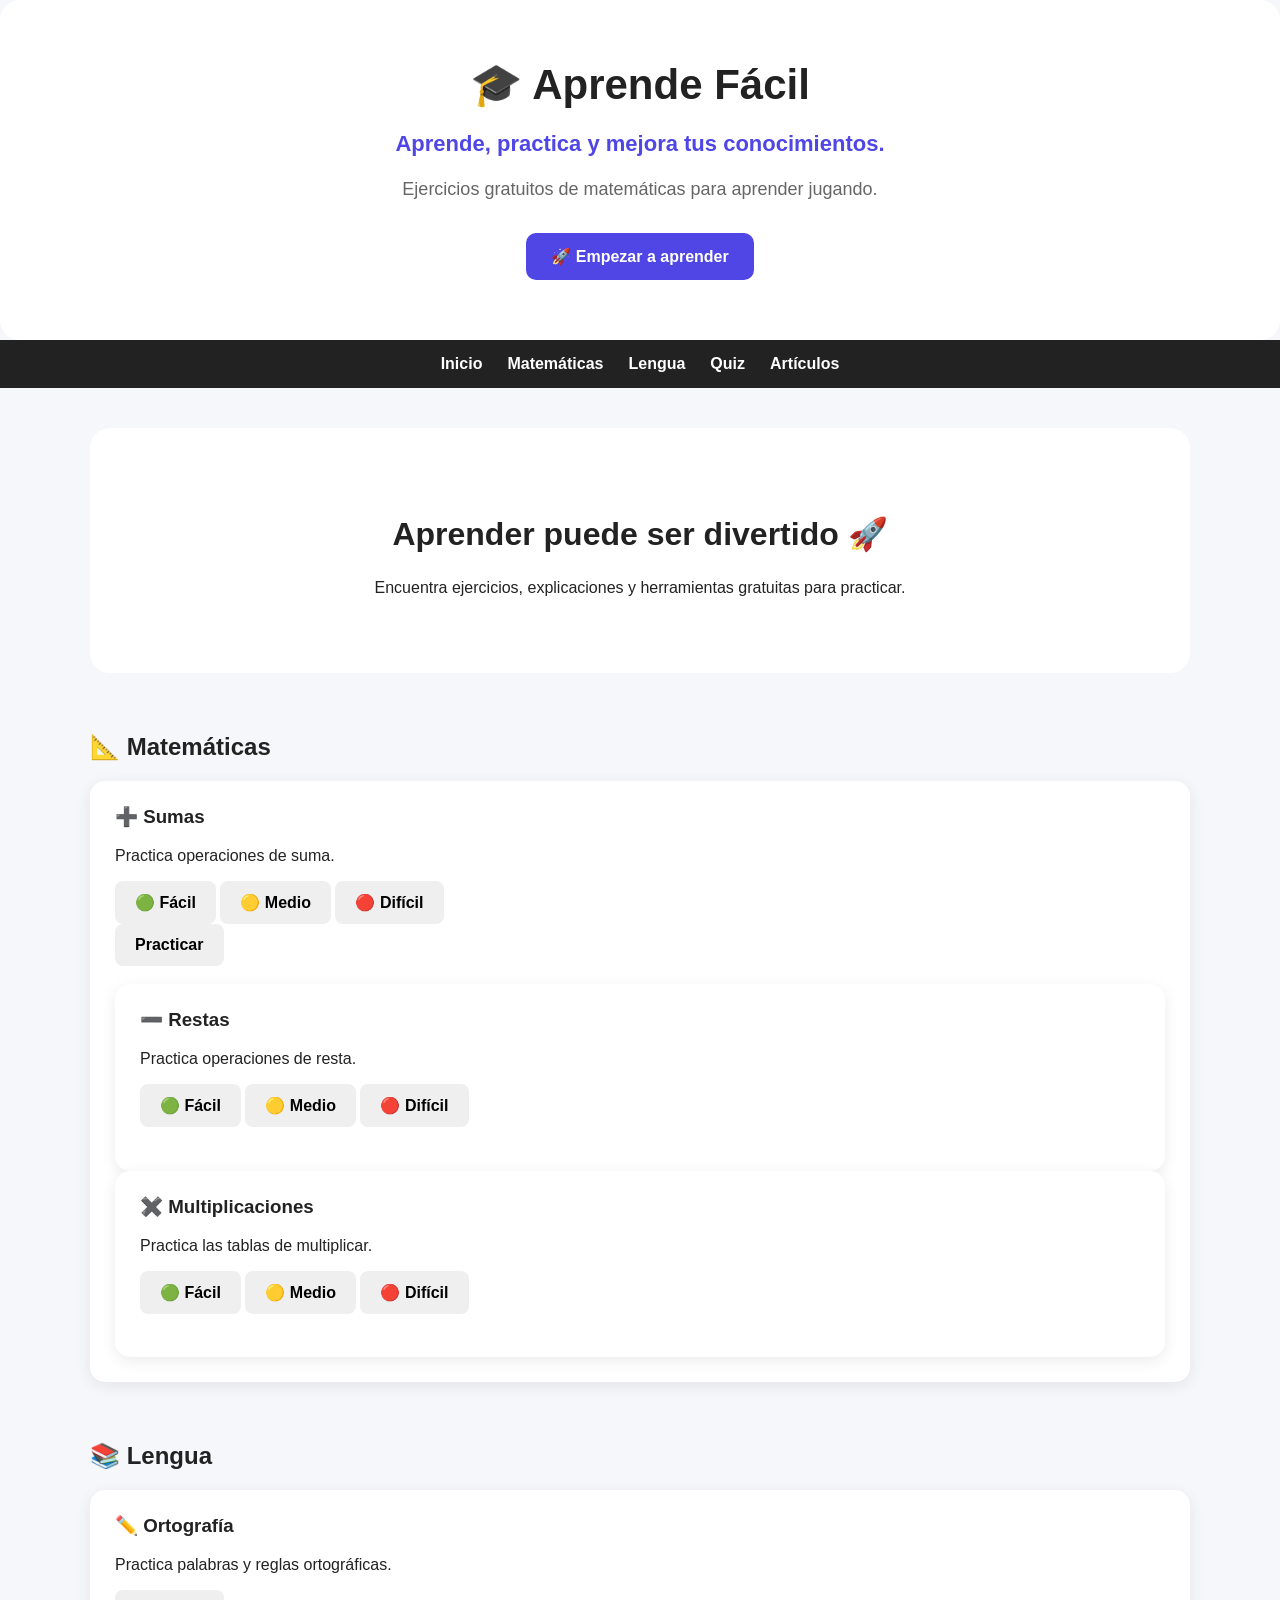
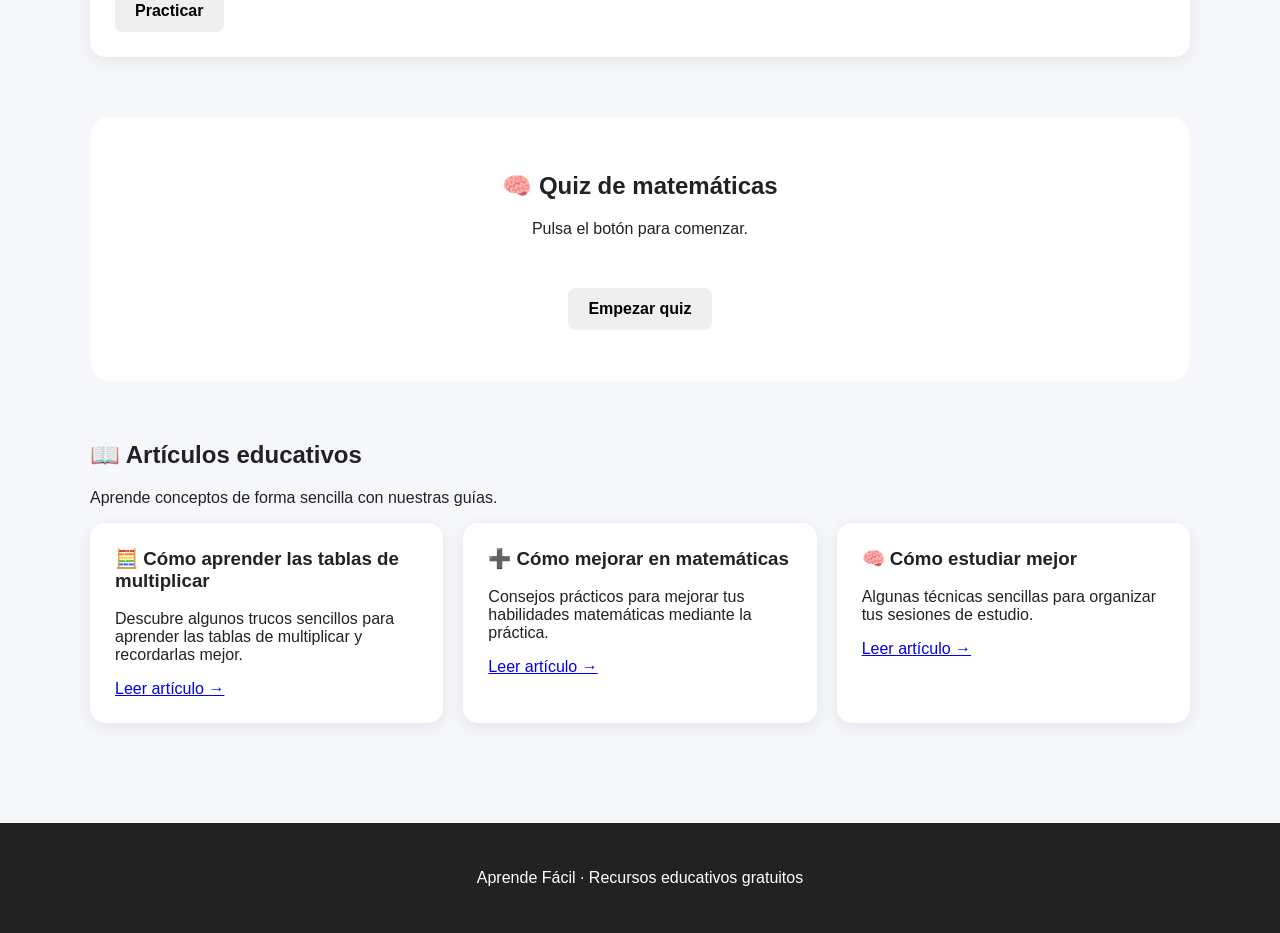
==== index.html @ 59a172dc "Add files via upload" ====
<!DOCTYPE html>
<html lang="es">

<head>
    <meta charset="UTF-8">

    <meta name="viewport"
          content="width=device-width, initial-scale=1.0">

    <title>Aprende Fácil - Recursos educativos</title>

    <meta name="description"
          content="Recursos educativos gratuitos para aprender y practicar.">

    <link rel="stylesheet" href="style.css">
</head>

<body>

    <header class="hero">

    <div class="contenedor">

        <h1>🎓 Aprende Fácil</h1>

        <p class="subtitulo">
            Aprende, practica y mejora tus conocimientos.
        </p>

        <p>
            Ejercicios gratuitos de matemáticas
            para aprender jugando.
        </p>

        <a href="#matematicas" class="boton-principal">
            🚀 Empezar a aprender
        </a>

    </div>

</header>


    <nav>

        <div class="contenedor">

            <a href="#inicio">Inicio</a>
            <a href="#matematicas">Matemáticas</a>
            <a href="#lengua">Lengua</a>
            <a href="#quiz">Quiz</a>
            <a href="#articulos">Artículos</a>
        </div>

    </nav>


    <main class="contenedor">

        <section id="inicio" class="hero">

            <h2>Aprender puede ser divertido 🚀</h2>

            <p>
                Encuentra ejercicios, explicaciones y
                herramientas gratuitas para practicar.
            </p>

        </section>


        <section id="matematicas">

            <h2>📐 Matemáticas</h2>

            <div class="tarjeta">

    <h3>➕ Sumas</h3>

    <p>
        Practica operaciones de suma.
    </p>
<div class="niveles">

    <button onclick="empezarSumas('facil')">
        🟢 Fácil
    </button>

    <button onclick="empezarSumas('medio')">
        🟡 Medio
    </button>

    <button onclick="empezarSumas('dificil')">
        🔴 Difícil
    </button>

</div>
    <button onclick="empezarSumas()">
        Practicar
    </button>

    <div id="sumasQuiz" class="oculto">

        <h3 id="preguntaSuma"></h3>

        <div id="respuestasSuma"></div>

        <p id="resultadoSuma"></p>

    </div>

<div class="tarjeta">

    <h3>➖ Restas</h3>

    <p>
        Practica operaciones de resta.
    </p>

    <div class="niveles">

        <button onclick="empezarRestas('facil')">
            🟢 Fácil
        </button>

        <button onclick="empezarRestas('medio')">
            🟡 Medio
        </button>

        <button onclick="empezarRestas('dificil')">
            🔴 Difícil
        </button>

    </div>

    <div id="restasQuiz" class="oculto">

        <h3 id="preguntaResta"></h3>

        <div id="respuestasResta"></div>

        <p id="resultadoResta"></p>

    </div>

</div>
<div class="tarjeta">

    <h3>✖️ Multiplicaciones</h3>

    <p>
        Practica las tablas de multiplicar.
    </p>

    <div class="niveles">

        <button onclick="empezarMultiplicaciones('facil')">
            🟢 Fácil
        </button>

        <button onclick="empezarMultiplicaciones('medio')">
            🟡 Medio
        </button>

        <button onclick="empezarMultiplicaciones('dificil')">
            🔴 Difícil
        </button>

    </div>

    <div id="multiplicacionesQuiz" class="oculto">

        <h3 id="preguntaMultiplicacion"></h3>

        <div id="respuestasMultiplicacion"></div>

        <p id="resultadoMultiplicacion"></p>

    </div>

</div>        </section>


        <section id="lengua">

            <h2>📚 Lengua</h2>

            <div class="tarjetas">

                <article class="tarjeta">

                    <h3>✏️ Ortografía</h3>

                    <p>
                        Practica palabras y reglas ortográficas.
                    </p>

                    <button onclick="mostrarMensaje('ortografia')">
                        Practicar
                    </button>

                </article>

            </div>

        </section>


        <section id="quiz" class="quiz">

            <h2>🧠 Quiz de matemáticas</h2>

            <p id="pregunta">
                Pulsa el botón para comenzar.
            </p>

            <div id="respuestas"></div>

            <button onclick="empezarQuiz()">
                Empezar quiz
            </button>

            <p id="resultado"></p>

        </section>
<section id="articulos">

    <h2>📖 Artículos educativos</h2>

    <p>
        Aprende conceptos de forma sencilla con nuestras guías.
    </p>

    <div class="tarjetas">

        <div class="tarjeta">

            <h3>🧮 Cómo aprender las tablas de multiplicar</h3>

            <p>
                Descubre algunos trucos sencillos para aprender
                las tablas de multiplicar y recordarlas mejor.
            </p>

           <a href="tablas-multiplicar.html" class="enlace-articulo">
    Leer artículo →
</a>

        </div>


        <div class="tarjeta">

            <h3>➕ Cómo mejorar en matemáticas</h3>

            <p>
                Consejos prácticos para mejorar tus habilidades
                matemáticas mediante la práctica.
            </p>

            <a href="mejorar-matematicas.html" class="enlace-articulo">
                Leer artículo →
            </a>

        </div>


        <div class="tarjeta">

            <h3>🧠 Cómo estudiar mejor</h3>

            <p>
                Algunas técnicas sencillas para organizar
                tus sesiones de estudio.
            </p>

            <a href="#" class="enlace-articulo">
                Leer artículo →
            </a>

        </div>

    </div>

</section>

    </main>


    <footer>

        <p>
            Aprende Fácil · Recursos educativos gratuitos
        </p>

    </footer>


    <script src="script.js"></script>

</body>

</html>
---- style.css ----
* {
    box-sizing: border-box;
}

html {
    scroll-behavior: smooth;
}

body {
    margin: 0;
    font-family: Arial, sans-serif;
    background: #f5f7fb;
    color: #222;
}

.contenedor {
    width: min(1100px, 90%);
    margin: auto;
}


/* CABECERA */

header {
    background: white;
    text-align: center;
    padding: 50px 20px 35px;
}

header h1 {
    margin: 0;
    font-size: 42px;
}

header p {
    font-size: 18px;
    color: #666;
}
/* BOTÓN PRINCIPAL */

.boton-principal {
    display: inline-block;
    background: #4f46e5;
    color: white;
    text-decoration: none;
    padding: 14px 25px;
    border-radius: 10px;
    font-weight: bold;
    margin-top: 15px;
    transition: 0.2s;
}

.boton-principal:hover {
    background: #3730a3;
    transform: translateY(-2px);
}

.subtitulo {
    font-size: 22px;
    color: #4f46e5;
    font-weight: bold;
}

/* MENÚ */

nav {
    background: #222;
    padding: 15px;
}

nav .contenedor {
    display: flex;
    justify-content: center;
    gap: 25px;
    flex-wrap: wrap;
}

nav a {
    color: white;
    text-decoration: none;
    font-weight: bold;
}


/* CONTENIDO PRINCIPAL */

main {
    padding-top: 40px;
    padding-bottom: 40px;
}

section {
    margin-bottom: 60px;
}

.hero {
    background: white;
    padding: 60px 30px;
    text-align: center;
    border-radius: 20px;
}

.hero h2 {
    font-size: 32px;
}


/* TARJETAS */

.tarjetas {
    display: grid;
    grid-template-columns:
        repeat(auto-fit, minmax(220px, 1fr));

    gap: 20px;
}

.tarjeta {
    background: white;
    padding: 25px;
    border-radius: 15px;
    box-shadow: 0 4px 15px rgba(0, 0, 0, 0.08);
}

.tarjeta h3 {
    margin-top: 0;
}


/* BOTONES */

button {
    border: none;
    padding: 12px 20px;
    border-radius: 8px;
    cursor: pointer;
    font-size: 16px;
    font-weight: bold;
}

button:hover {
    opacity: 0.8;
}


/* QUIZ */

.quiz {
    background: white;
    padding: 35px;
    border-radius: 20px;
    text-align: center;
}

#respuestas {
    display: grid;
    gap: 10px;
    max-width: 500px;
    margin: 25px auto;
}

.respuesta {
    border: 1px solid #ccc;
    background: white;
}

.correcta {
    border: 2px solid #333;
}

.incorrecta {
    border: 2px solid #999;
}


/* PIE DE PÁGINA */

footer {
    background: #222;
    color: white;
    text-align: center;
    padding: 30px;
}


/* MÓVILES */

@media (max-width: 600px) {

    header h1 {
        font-size: 32px;
    }

    .hero h2 {
        font-size: 25px;
    }

    nav .contenedor {
        gap: 15px;
    }
}
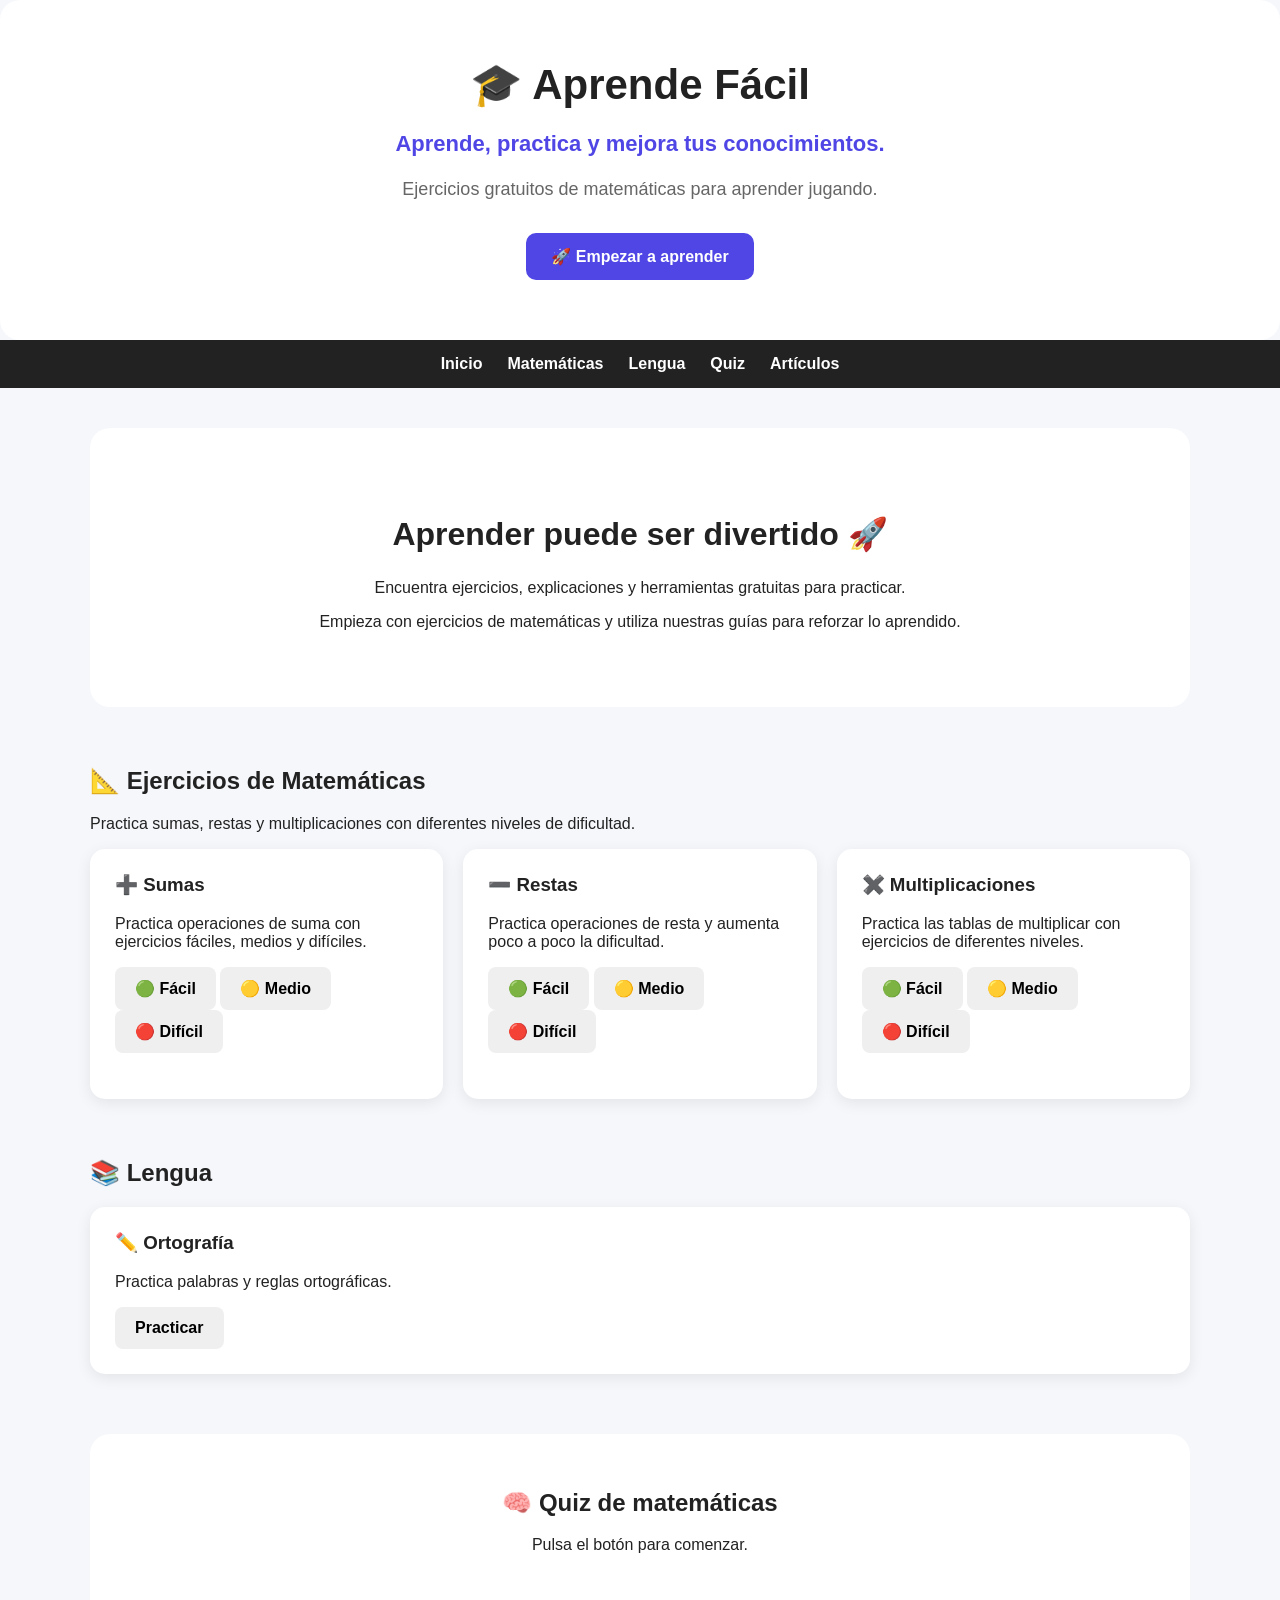
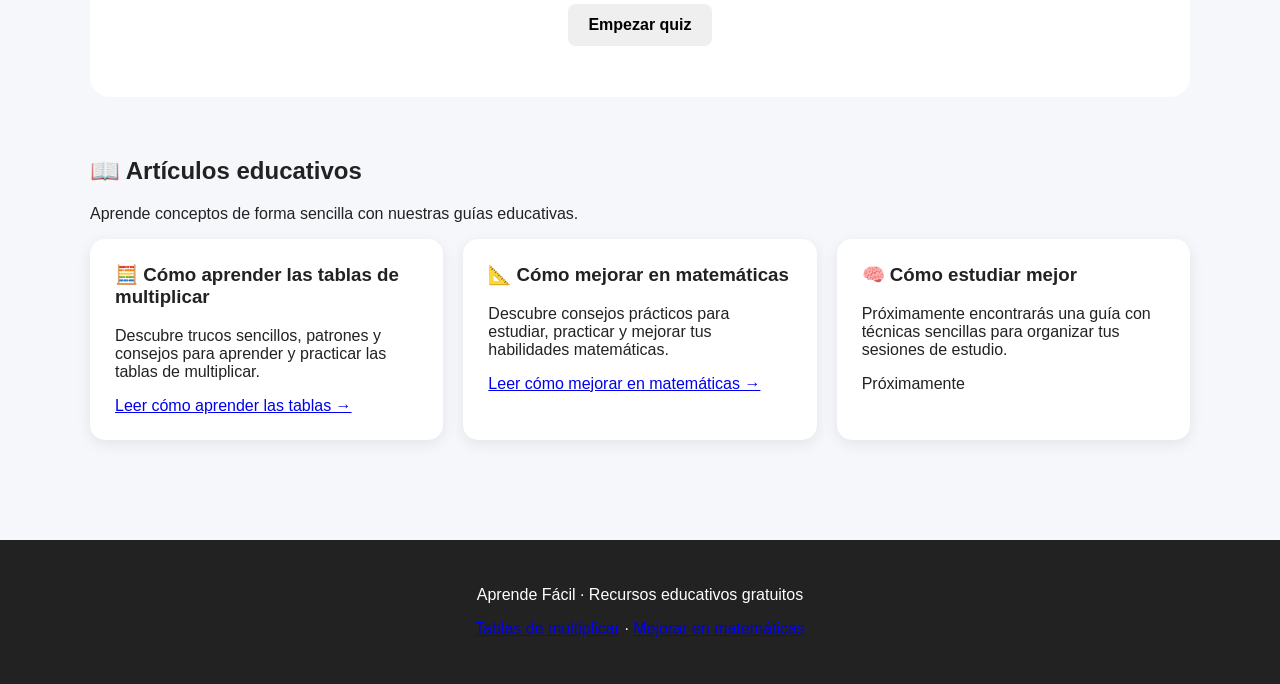
==== commit 76d2c000: "Add files via upload" ====
--- a/index.html
+++ b/index.html
@@ -1,303 +1,181 @@
-<!DOCTYPE html>
-<html lang="es">
-
-<head>
-    <meta charset="UTF-8">
-
-    <meta name="viewport"
-          content="width=device-width, initial-scale=1.0">
-
-    <title>Aprende Fácil - Recursos educativos</title>
-
-    <meta name="description"
-          content="Recursos educativos gratuitos para aprender y practicar.">
-
-    <link rel="stylesheet" href="style.css">
-</head>
-
-<body>
-
-    <header class="hero">
-
-    <div class="contenedor">
-
-        <h1>🎓 Aprende Fácil</h1>
-
-        <p class="subtitulo">
-            Aprende, practica y mejora tus conocimientos.
-        </p>
-
-        <p>
-            Ejercicios gratuitos de matemáticas
-            para aprender jugando.
-        </p>
-
-        <a href="#matematicas" class="boton-principal">
-            🚀 Empezar a aprender
-        </a>
-
-    </div>
-
-</header>
-
-
-    <nav>
-
-        <div class="contenedor">
-
-            <a href="#inicio">Inicio</a>
-            <a href="#matematicas">Matemáticas</a>
-            <a href="#lengua">Lengua</a>
-            <a href="#quiz">Quiz</a>
-            <a href="#articulos">Artículos</a>
-        </div>
-
-    </nav>
-
-
-    <main class="contenedor">
-
-        <section id="inicio" class="hero">
-
-            <h2>Aprender puede ser divertido 🚀</h2>
-
-            <p>
-                Encuentra ejercicios, explicaciones y
-                herramientas gratuitas para practicar.
-            </p>
-
-        </section>
-
-
-        <section id="matematicas">
-
-            <h2>📐 Matemáticas</h2>
-
-            <div class="tarjeta">
-
-    <h3>➕ Sumas</h3>
-
-    <p>
-        Practica operaciones de suma.
-    </p>
-<div class="niveles">
-
-    <button onclick="empezarSumas('facil')">
-        🟢 Fácil
-    </button>
-
-    <button onclick="empezarSumas('medio')">
-        🟡 Medio
-    </button>
-
-    <button onclick="empezarSumas('dificil')">
-        🔴 Difícil
-    </button>
-
-</div>
-    <button onclick="empezarSumas()">
-        Practicar
-    </button>
-
-    <div id="sumasQuiz" class="oculto">
-
-        <h3 id="preguntaSuma"></h3>
-
-        <div id="respuestasSuma"></div>
-
-        <p id="resultadoSuma"></p>
-
-    </div>
-
-<div class="tarjeta">
-
-    <h3>➖ Restas</h3>
-
-    <p>
-        Practica operaciones de resta.
-    </p>
-
-    <div class="niveles">
-
-        <button onclick="empezarRestas('facil')">
-            🟢 Fácil
-        </button>
-
-        <button onclick="empezarRestas('medio')">
-            🟡 Medio
-        </button>
-
-        <button onclick="empezarRestas('dificil')">
-            🔴 Difícil
-        </button>
-
-    </div>
-
-    <div id="restasQuiz" class="oculto">
-
-        <h3 id="preguntaResta"></h3>
-
-        <div id="respuestasResta"></div>
-
-        <p id="resultadoResta"></p>
-
-    </div>
-
-</div>
-<div class="tarjeta">
-
-    <h3>✖️ Multiplicaciones</h3>
-
-    <p>
-        Practica las tablas de multiplicar.
-    </p>
-
-    <div class="niveles">
-
-        <button onclick="empezarMultiplicaciones('facil')">
-            🟢 Fácil
-        </button>
-
-        <button onclick="empezarMultiplicaciones('medio')">
-            🟡 Medio
-        </button>
-
-        <button onclick="empezarMultiplicaciones('dificil')">
-            🔴 Difícil
-        </button>
-
-    </div>
-
-    <div id="multiplicacionesQuiz" class="oculto">
-
-        <h3 id="preguntaMultiplicacion"></h3>
-
-        <div id="respuestasMultiplicacion"></div>
-
-        <p id="resultadoMultiplicacion"></p>
-
-    </div>
-
-</div>        </section>
-
-
-        <section id="lengua">
-
-            <h2>📚 Lengua</h2>
-
-            <div class="tarjetas">
-
-                <article class="tarjeta">
-
-                    <h3>✏️ Ortografía</h3>
-
-                    <p>
-                        Practica palabras y reglas ortográficas.
-                    </p>
-
-                    <button onclick="mostrarMensaje('ortografia')">
-                        Practicar
-                    </button>
-
-                </article>
-
-            </div>
-
-        </section>
-
-
-        <section id="quiz" class="quiz">
-
-            <h2>🧠 Quiz de matemáticas</h2>
-
-            <p id="pregunta">
-                Pulsa el botón para comenzar.
-            </p>
-
-            <div id="respuestas"></div>
-
-            <button onclick="empezarQuiz()">
-                Empezar quiz
-            </button>
-
-            <p id="resultado"></p>
-
-        </section>
-<section id="articulos">
-
-    <h2>📖 Artículos educativos</h2>
-
-    <p>
-        Aprende conceptos de forma sencilla con nuestras guías.
-    </p>
-
-    <div class="tarjetas">
-
-        <div class="tarjeta">
-
-            <h3>🧮 Cómo aprender las tablas de multiplicar</h3>
-
-            <p>
-                Descubre algunos trucos sencillos para aprender
-                las tablas de multiplicar y recordarlas mejor.
-            </p>
-
-           <a href="tablas-multiplicar.html" class="enlace-articulo">
-    Leer artículo →
-</a>
-
-        </div>
-
-
-        <div class="tarjeta">
-
-            <h3>➕ Cómo mejorar en matemáticas</h3>
-
-            <p>
-                Consejos prácticos para mejorar tus habilidades
-                matemáticas mediante la práctica.
-            </p>
-
-            <a href="mejorar-matematicas.html" class="enlace-articulo">
-                Leer artículo →
-            </a>
-
-        </div>
-
-
-        <div class="tarjeta">
-
-            <h3>🧠 Cómo estudiar mejor</h3>
-
-            <p>
-                Algunas técnicas sencillas para organizar
-                tus sesiones de estudio.
-            </p>
-
-            <a href="#" class="enlace-articulo">
-                Leer artículo →
-            </a>
-
-        </div>
-
-    </div>
-
-</section>
-
-    </main>
-
-
-    <footer>
-
-        <p>
-            Aprende Fácil · Recursos educativos gratuitos
-        </p>
-
-    </footer>
-
-
-    <script src="script.js"></script>
-
-</body>
-
-</html>+<!DOCTYPE html>
+<html lang="es">
+<head>
+    <meta charset="UTF-8">
+    <meta name="viewport" content="width=device-width, initial-scale=1.0">
+
+    <title>Aprende Fácil | Ejercicios de Matemáticas Gratis</title>
+    <meta name="description" content="Practica matemáticas gratis con ejercicios de sumas, restas y multiplicaciones. Aprende las tablas y mejora tus matemáticas con recursos educativos sencillos.">
+    <meta name="robots" content="index, follow">
+    <link rel="canonical" href="https://javiervr99.github.io/educonew.github.io/">
+
+    <meta property="og:type" content="website">
+    <meta property="og:title" content="Aprende Fácil | Ejercicios de Matemáticas Gratis">
+    <meta property="og:description" content="Ejercicios gratuitos de matemáticas para practicar sumas, restas y multiplicaciones y mejorar tus conocimientos.">
+    <meta property="og:url" content="https://javiervr99.github.io/educonew.github.io/">
+    <meta property="og:site_name" content="Aprende Fácil">
+
+    <meta name="google-site-verification" content="Ed4qsuhqE2dIHOVmobPNIzu9dfwVDeQKHLCoJAOzo2s">
+
+    <link rel="stylesheet" href="style.css">
+
+    <script type="application/ld+json">
+    {
+      "@context": "https://schema.org",
+      "@type": "WebSite",
+      "name": "Aprende Fácil",
+      "url": "https://javiervr99.github.io/educonew.github.io/",
+      "description": "Recursos educativos gratuitos y ejercicios de matemáticas para practicar."
+    }
+    </script>
+</head>
+
+<body id="inicio">
+
+<header class="hero">
+    <div class="contenedor">
+        <h1>🎓 Aprende Fácil</h1>
+        <p class="subtitulo">Aprende, practica y mejora tus conocimientos.</p>
+        <p>Ejercicios gratuitos de matemáticas para aprender jugando.</p>
+
+        <a href="#matematicas" class="boton-principal">🚀 Empezar a aprender</a>
+    </div>
+</header>
+
+<nav aria-label="Navegación principal">
+    <div class="contenedor">
+        <a href="#inicio">Inicio</a>
+        <a href="#matematicas">Matemáticas</a>
+        <a href="#lengua">Lengua</a>
+        <a href="#quiz">Quiz</a>
+        <a href="#articulos">Artículos</a>
+    </div>
+</nav>
+
+<main class="contenedor">
+
+    <section class="hero" aria-labelledby="bienvenida">
+        <h2 id="bienvenida">Aprender puede ser divertido 🚀</h2>
+        <p>Encuentra ejercicios, explicaciones y herramientas gratuitas para practicar.</p>
+        <p>Empieza con ejercicios de matemáticas y utiliza nuestras guías para reforzar lo aprendido.</p>
+    </section>
+
+    <section id="matematicas" aria-labelledby="titulo-matematicas">
+        <h2 id="titulo-matematicas">📐 Ejercicios de Matemáticas</h2>
+        <p>Practica sumas, restas y multiplicaciones con diferentes niveles de dificultad.</p>
+
+        <div class="tarjetas">
+
+            <article class="tarjeta">
+                <h3>➕ Sumas</h3>
+                <p>Practica operaciones de suma con ejercicios fáciles, medios y difíciles.</p>
+
+                <div class="niveles">
+                    <button type="button" onclick="empezarSumas('facil')">🟢 Fácil</button>
+                    <button type="button" onclick="empezarSumas('medio')">🟡 Medio</button>
+                    <button type="button" onclick="empezarSumas('dificil')">🔴 Difícil</button>
+                </div>
+
+                <div id="sumasQuiz" class="oculto">
+                    <h4 id="preguntaSuma"></h4>
+                    <div id="respuestasSuma"></div>
+                    <p id="resultadoSuma"></p>
+                </div>
+            </article>
+
+            <article class="tarjeta">
+                <h3>➖ Restas</h3>
+                <p>Practica operaciones de resta y aumenta poco a poco la dificultad.</p>
+
+                <div class="niveles">
+                    <button type="button" onclick="empezarRestas('facil')">🟢 Fácil</button>
+                    <button type="button" onclick="empezarRestas('medio')">🟡 Medio</button>
+                    <button type="button" onclick="empezarRestas('dificil')">🔴 Difícil</button>
+                </div>
+
+                <div id="restasQuiz" class="oculto">
+                    <h4 id="preguntaResta"></h4>
+                    <div id="respuestasResta"></div>
+                    <p id="resultadoResta"></p>
+                </div>
+            </article>
+
+            <article class="tarjeta">
+                <h3>✖️ Multiplicaciones</h3>
+                <p>Practica las tablas de multiplicar con ejercicios de diferentes niveles.</p>
+
+                <div class="niveles">
+                    <button type="button" onclick="empezarMultiplicaciones('facil')">🟢 Fácil</button>
+                    <button type="button" onclick="empezarMultiplicaciones('medio')">🟡 Medio</button>
+                    <button type="button" onclick="empezarMultiplicaciones('dificil')">🔴 Difícil</button>
+                </div>
+
+                <div id="multiplicacionesQuiz" class="oculto">
+                    <h4 id="preguntaMultiplicacion"></h4>
+                    <div id="respuestasMultiplicacion"></div>
+                    <p id="resultadoMultiplicacion"></p>
+                </div>
+            </article>
+
+        </div>
+    </section>
+
+    <section id="lengua" aria-labelledby="titulo-lengua">
+        <h2 id="titulo-lengua">📚 Lengua</h2>
+        <div class="tarjetas">
+            <article class="tarjeta">
+                <h3>✏️ Ortografía</h3>
+                <p>Practica palabras y reglas ortográficas.</p>
+                <button type="button" onclick="mostrarMensaje('ortografia')">Practicar</button>
+            </article>
+        </div>
+    </section>
+
+    <section id="quiz" class="quiz" aria-labelledby="titulo-quiz">
+        <h2 id="titulo-quiz">🧠 Quiz de matemáticas</h2>
+        <p id="pregunta">Pulsa el botón para comenzar.</p>
+        <div id="respuestas"></div>
+        <button type="button" onclick="empezarQuiz()">Empezar quiz</button>
+        <p id="resultado"></p>
+    </section>
+
+    <section id="articulos" aria-labelledby="titulo-articulos">
+        <h2 id="titulo-articulos">📖 Artículos educativos</h2>
+        <p>Aprende conceptos de forma sencilla con nuestras guías educativas.</p>
+
+        <div class="tarjetas">
+
+            <article class="tarjeta">
+                <h3>🧮 Cómo aprender las tablas de multiplicar</h3>
+                <p>Descubre trucos sencillos, patrones y consejos para aprender y practicar las tablas de multiplicar.</p>
+                <a href="tablas-multiplicar.html" class="enlace-articulo">Leer cómo aprender las tablas →</a>
+            </article>
+
+            <article class="tarjeta">
+                <h3>📐 Cómo mejorar en matemáticas</h3>
+                <p>Descubre consejos prácticos para estudiar, practicar y mejorar tus habilidades matemáticas.</p>
+                <a href="mejorar-matematicas.html" class="enlace-articulo">Leer cómo mejorar en matemáticas →</a>
+            </article>
+
+            <article class="tarjeta">
+                <h3>🧠 Cómo estudiar mejor</h3>
+                <p>Próximamente encontrarás una guía con técnicas sencillas para organizar tus sesiones de estudio.</p>
+                <span class="enlace-articulo">Próximamente</span>
+            </article>
+
+        </div>
+    </section>
+
+</main>
+
+<footer>
+    <p>Aprende Fácil · Recursos educativos gratuitos</p>
+    <p>
+        <a href="tablas-multiplicar.html">Tablas de multiplicar</a> ·
+        <a href="mejorar-matematicas.html">Mejorar en matemáticas</a>
+    </p>
+</footer>
+
+<script src="script.js"></script>
+</body>
+</html>
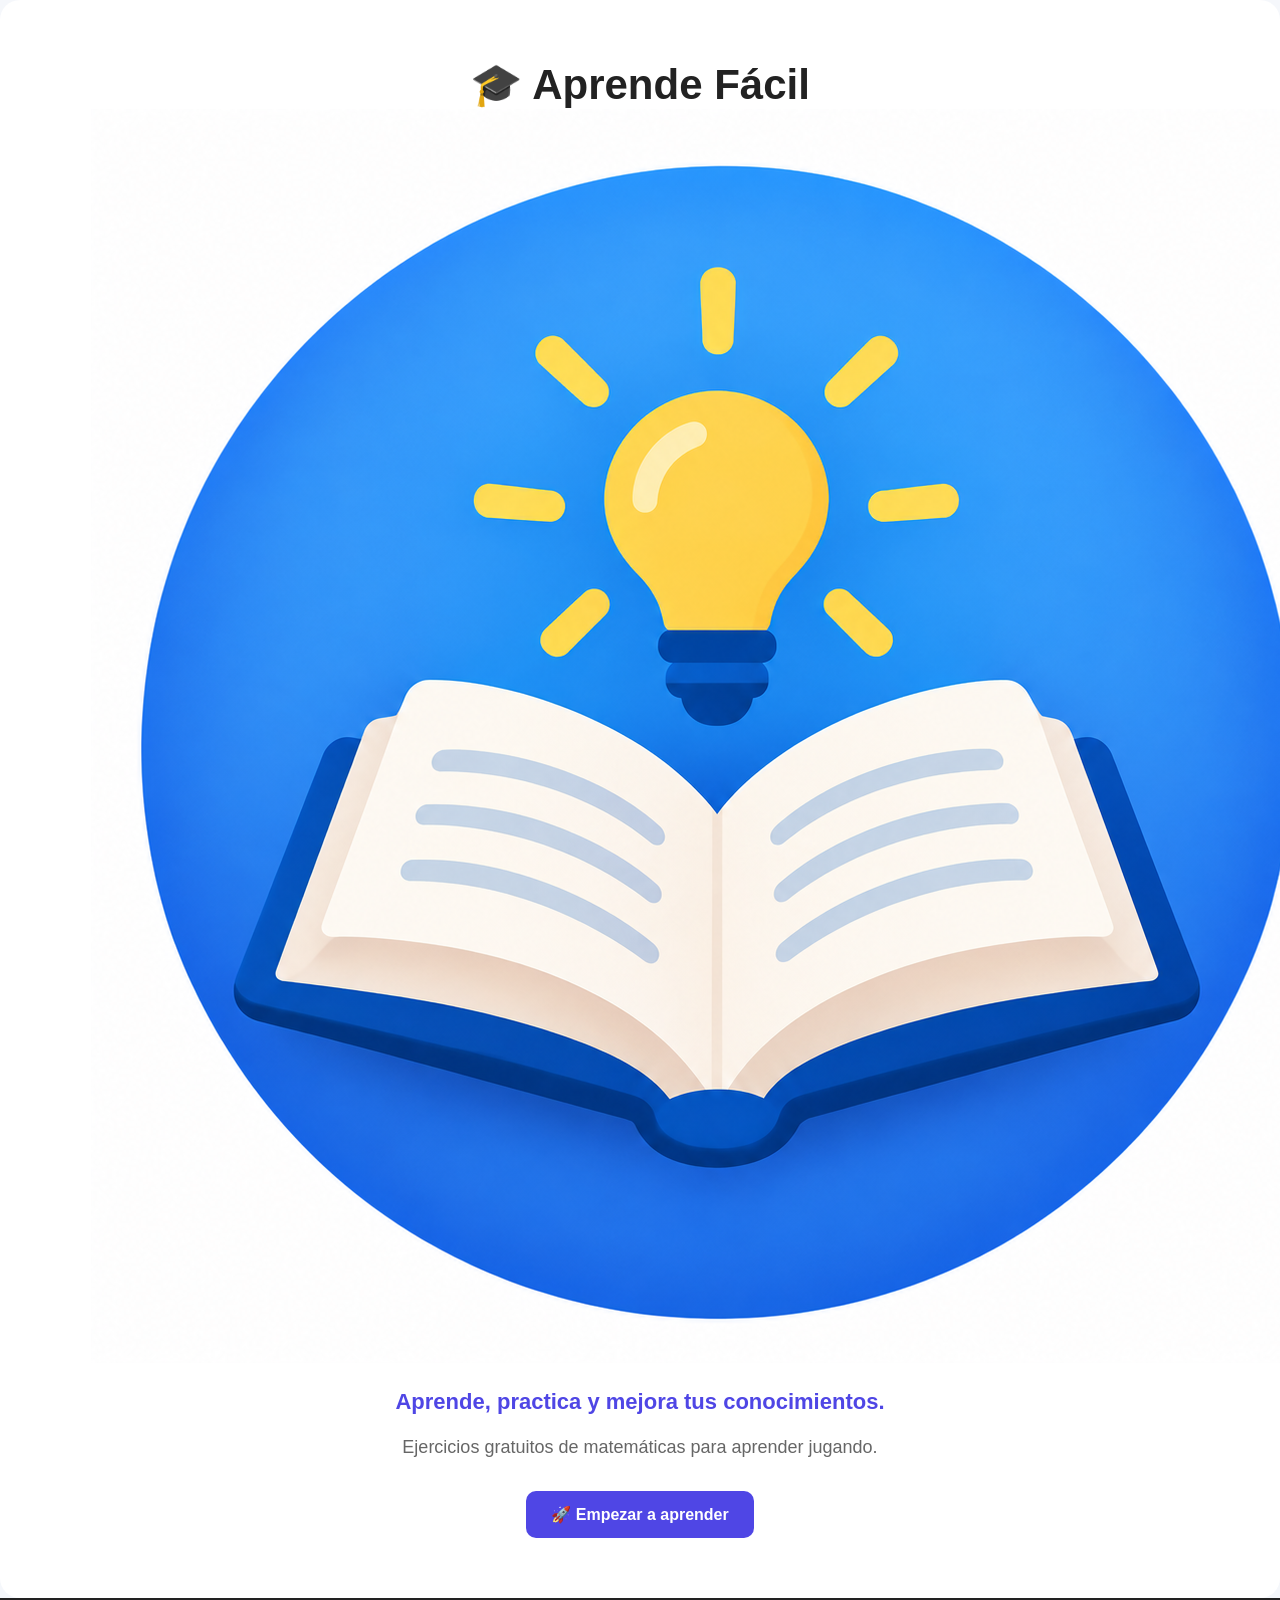
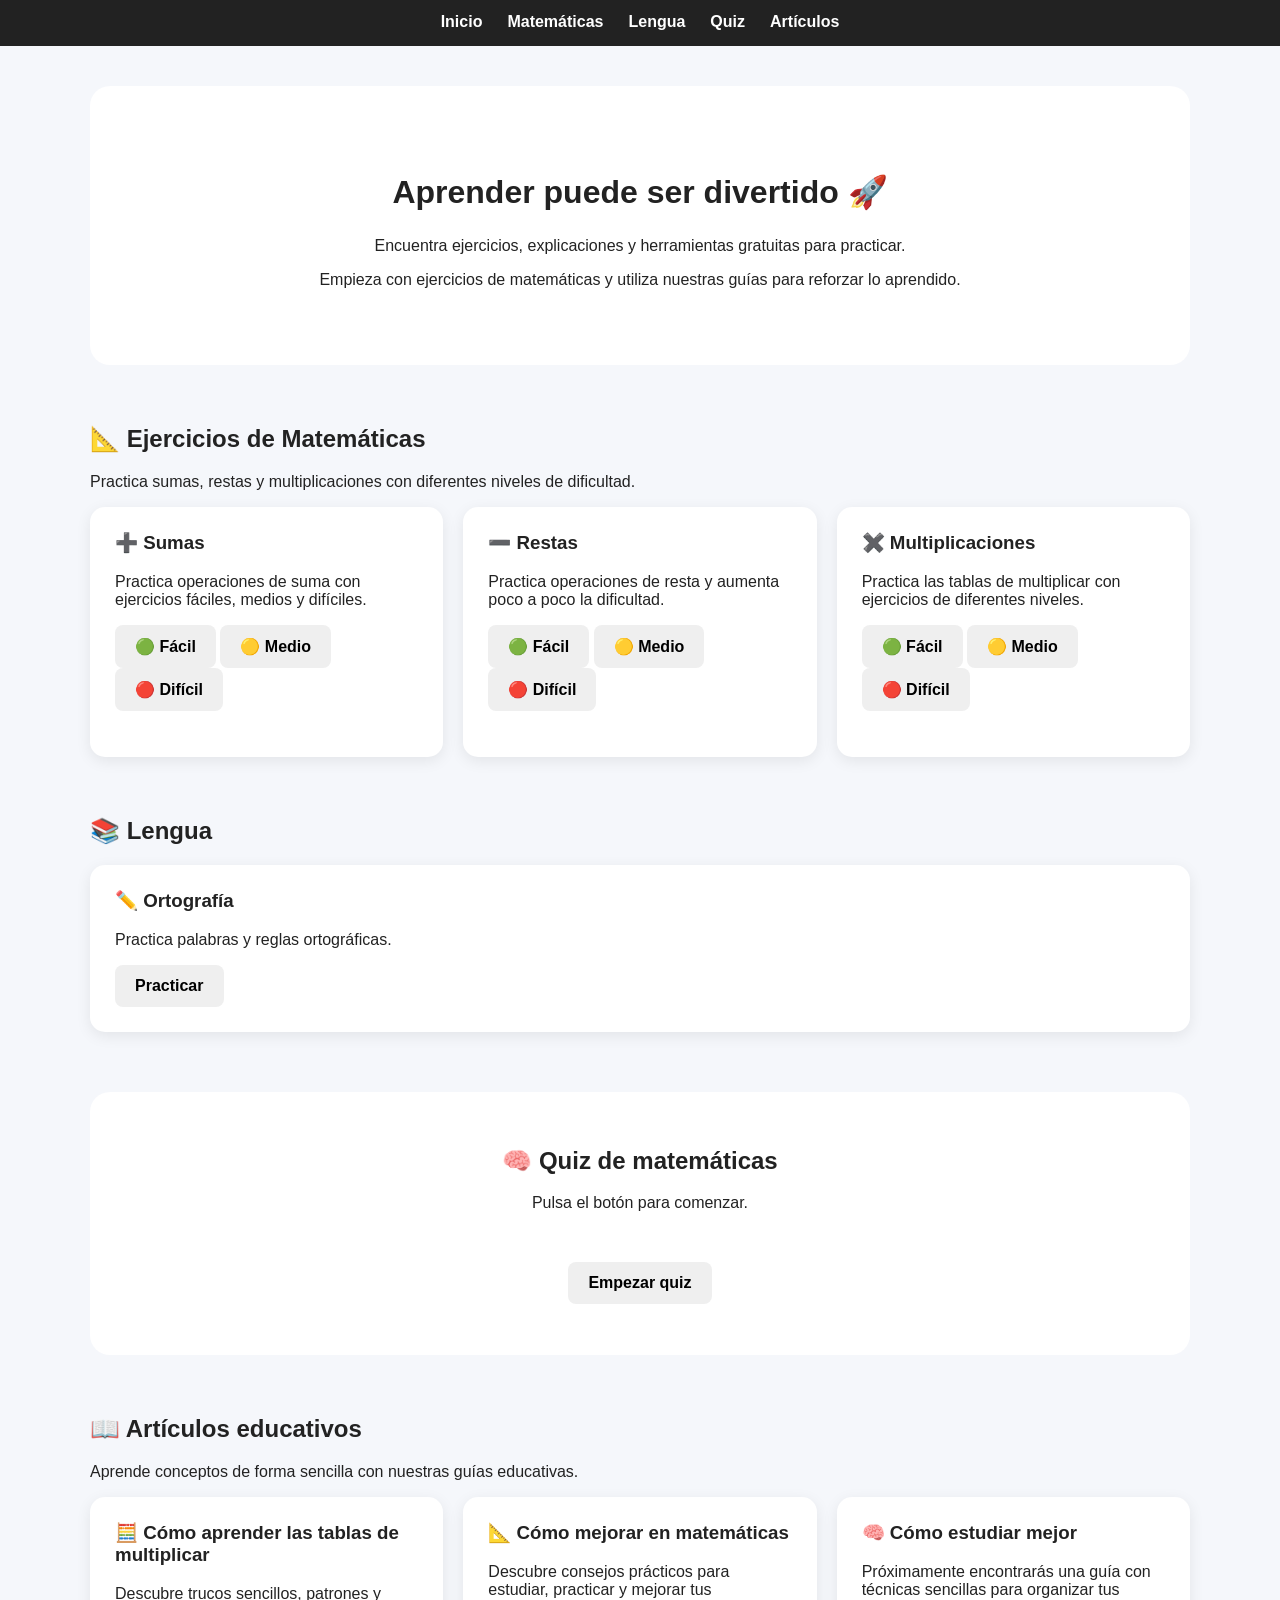
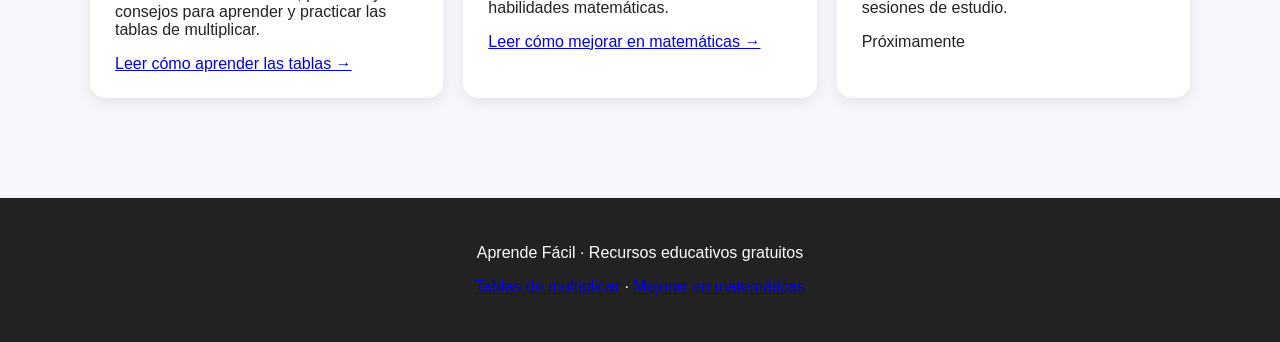
==== commit e44c6541: "Update index.html" ====
--- a/index.html
+++ b/index.html
@@ -7,12 +7,12 @@
     <title>Aprende Fácil | Ejercicios de Matemáticas Gratis</title>
     <meta name="description" content="Practica matemáticas gratis con ejercicios de sumas, restas y multiplicaciones. Aprende las tablas y mejora tus matemáticas con recursos educativos sencillos.">
     <meta name="robots" content="index, follow">
-    <link rel="canonical" href="https://javiervr99.github.io/educonew.github.io/">
+    <link rel="canonical" href="https://educonew.github.io/">
 
     <meta property="og:type" content="website">
     <meta property="og:title" content="Aprende Fácil | Ejercicios de Matemáticas Gratis">
     <meta property="og:description" content="Ejercicios gratuitos de matemáticas para practicar sumas, restas y multiplicaciones y mejorar tus conocimientos.">
-    <meta property="og:url" content="https://javiervr99.github.io/educonew.github.io/">
+    <meta property="og:url" content="https://educonew.github.io/">
     <meta property="og:site_name" content="Aprende Fácil">
 
     <meta name="google-site-verification" content="Ed4qsuhqE2dIHOVmobPNIzu9dfwVDeQKHLCoJAOzo2s">
@@ -24,7 +24,7 @@
       "@context": "https://schema.org",
       "@type": "WebSite",
       "name": "Aprende Fácil",
-      "url": "https://javiervr99.github.io/educonew.github.io/",
+      "url":"https://educonew.github.io/",
       "description": "Recursos educativos gratuitos y ejercicios de matemáticas para practicar."
     }
     </script>
@@ -35,6 +35,7 @@
 <header class="hero">
     <div class="contenedor">
         <h1>🎓 Aprende Fácil</h1>
+        <img src="perfil.png" alt="Aprende Fácil" class="foto-perfil">
         <p class="subtitulo">Aprende, practica y mejora tus conocimientos.</p>
         <p>Ejercicios gratuitos de matemáticas para aprender jugando.</p>
 
--- a/style.css
+++ b/style.css
@@ -194,8 +194,63 @@
     .hero h2 {
         font-size: 25px;
     }
+    /* ============================================
+   ORTOGRAFÍA
+   ============================================ */
+
+#lengua .tarjeta {
+    text-align: center;
+}
+
+#lengua .niveles {
+    display: flex;
+    justify-content: center;
+    gap: 10px;
+    flex-wrap: wrap;
+    margin-top: 20px;
+}
+
+#lengua .niveles button {
+    min-width: 110px;
+}
+
+#lengua .ejercicio-ortografia {
+    margin-top: 25px;
+    padding: 25px;
+    background: white;
+    border-radius: 15px;
+    box-shadow: 0 4px 15px rgba(0, 0, 0, 0.08);
+    text-align: center;
+}
+
+#lengua .ejercicio-ortografia h3 {
+    margin-top: 0;
+}
+
+#lengua .opciones-ortografia {
+    display: grid;
+    gap: 12px;
+    max-width: 450px;
+    margin: 20px auto;
+}
+
+#lengua .opciones-ortografia button {
+    background: #f5f7fb;
+    border: 2px solid #ddd;
+    transition: 0.2s;
+}
+
+#lengua .opciones-ortografia button:hover {
+    transform: translateY(-2px);
+}
+
+#lengua .resultado-ortografia {
+    font-weight: bold;
+    font-size: 18px;
+    margin-top: 20px;
+}
 
     nav .contenedor {
         gap: 15px;
     }
-}+}
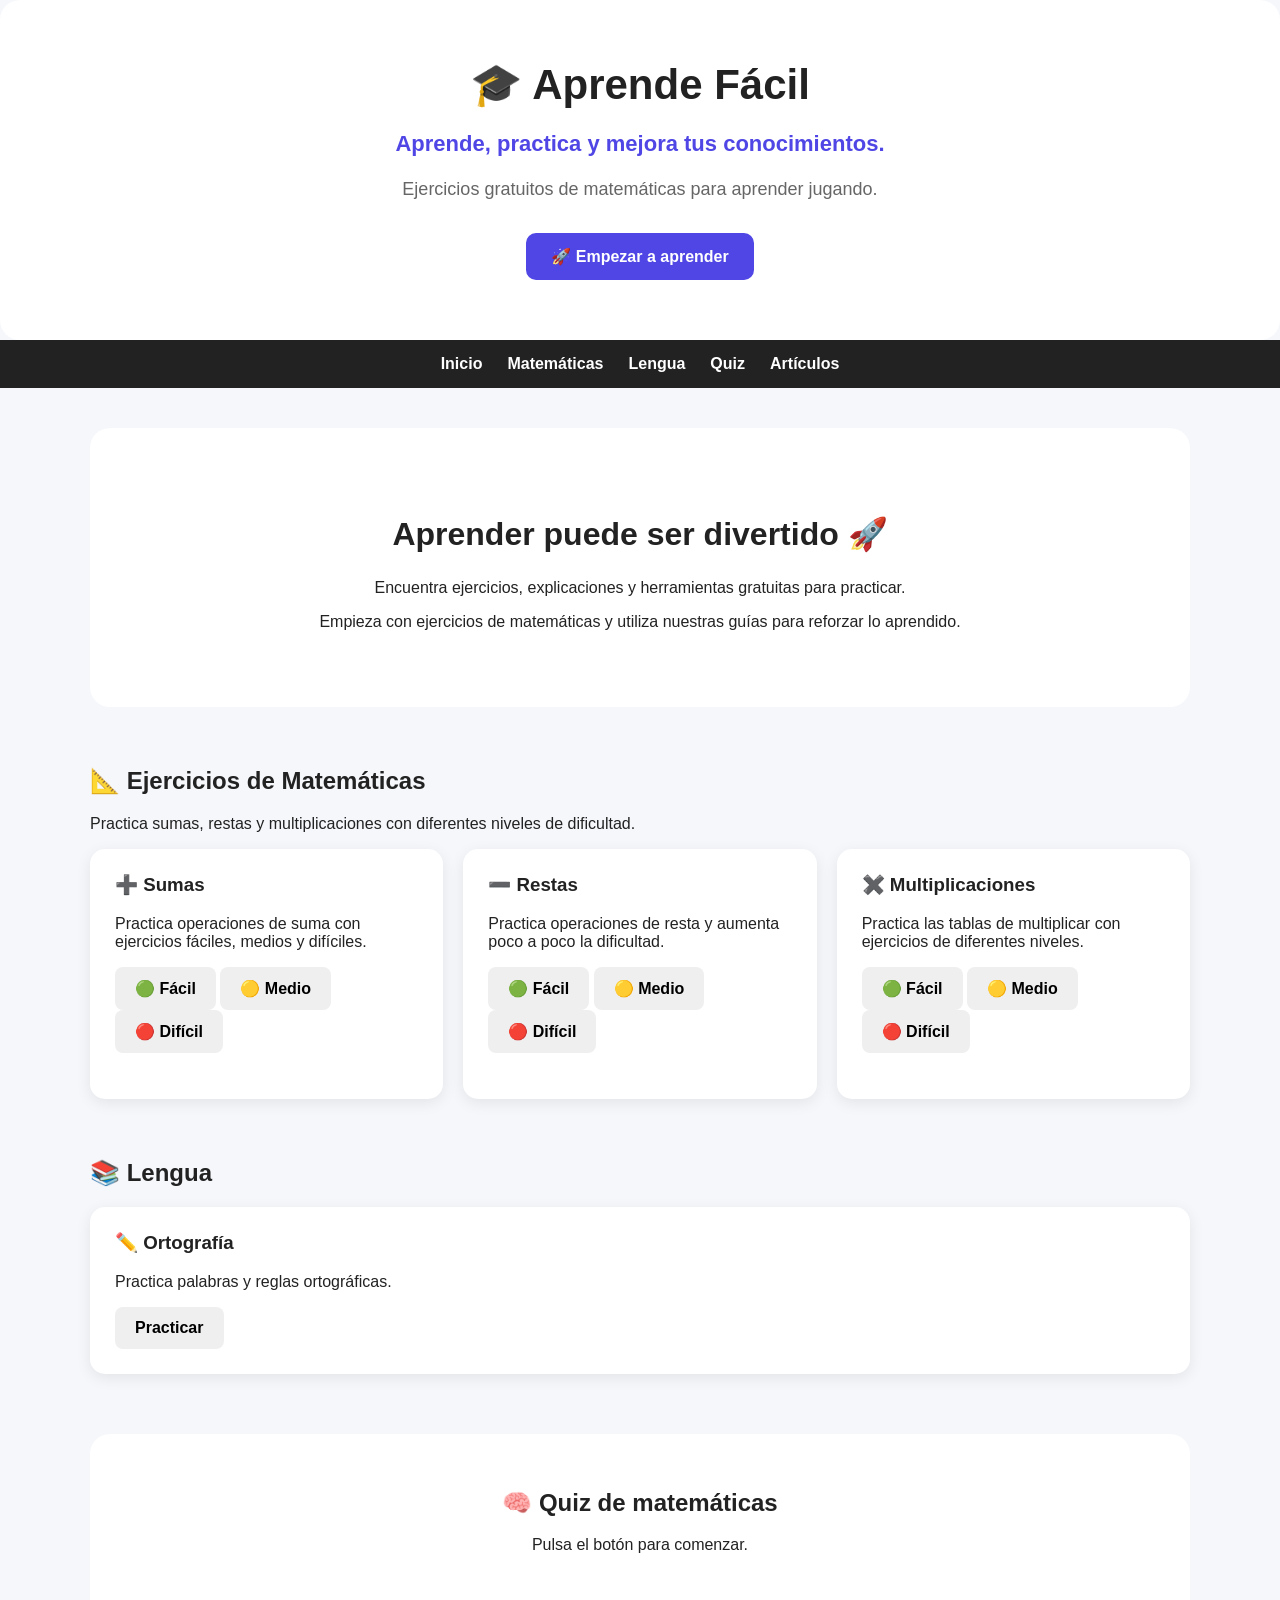
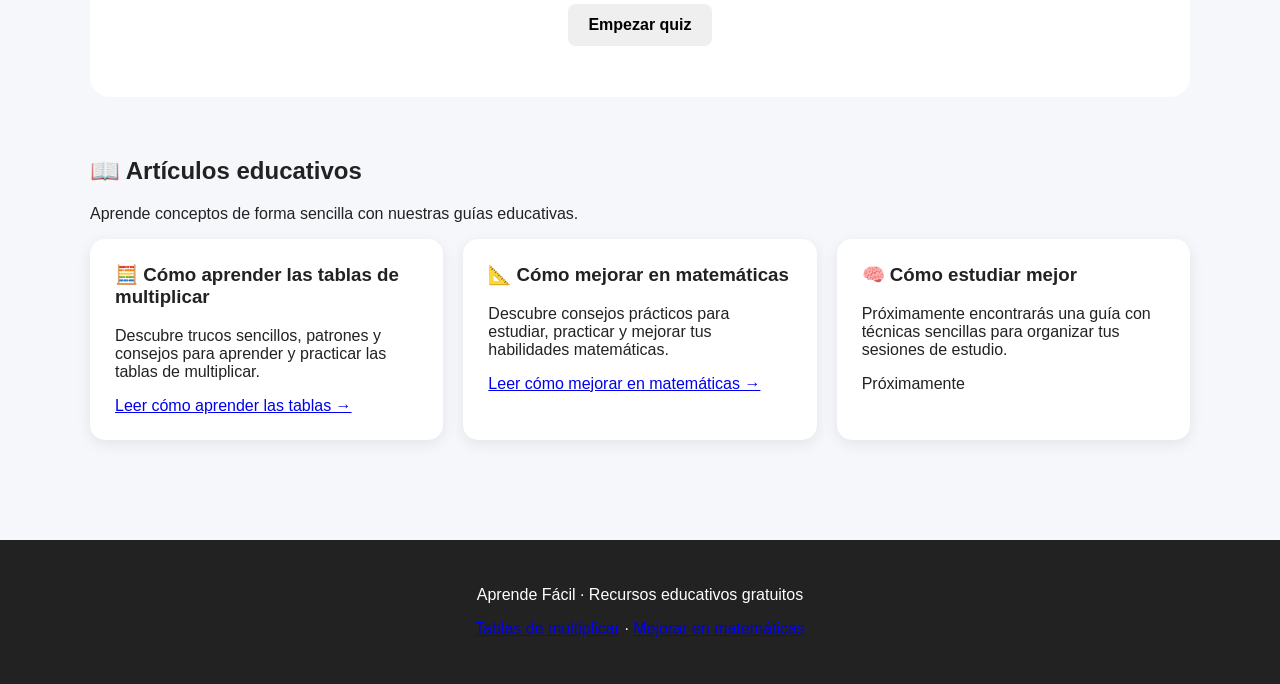
==== commit 635dacc0: "Update index.html" ====
--- a/index.html
+++ b/index.html
@@ -35,7 +35,6 @@
 <header class="hero">
     <div class="contenedor">
         <h1>🎓 Aprende Fácil</h1>
-        <img src="perfil.png" alt="Aprende Fácil" class="foto-perfil">
         <p class="subtitulo">Aprende, practica y mejora tus conocimientos.</p>
         <p>Ejercicios gratuitos de matemáticas para aprender jugando.</p>
 
